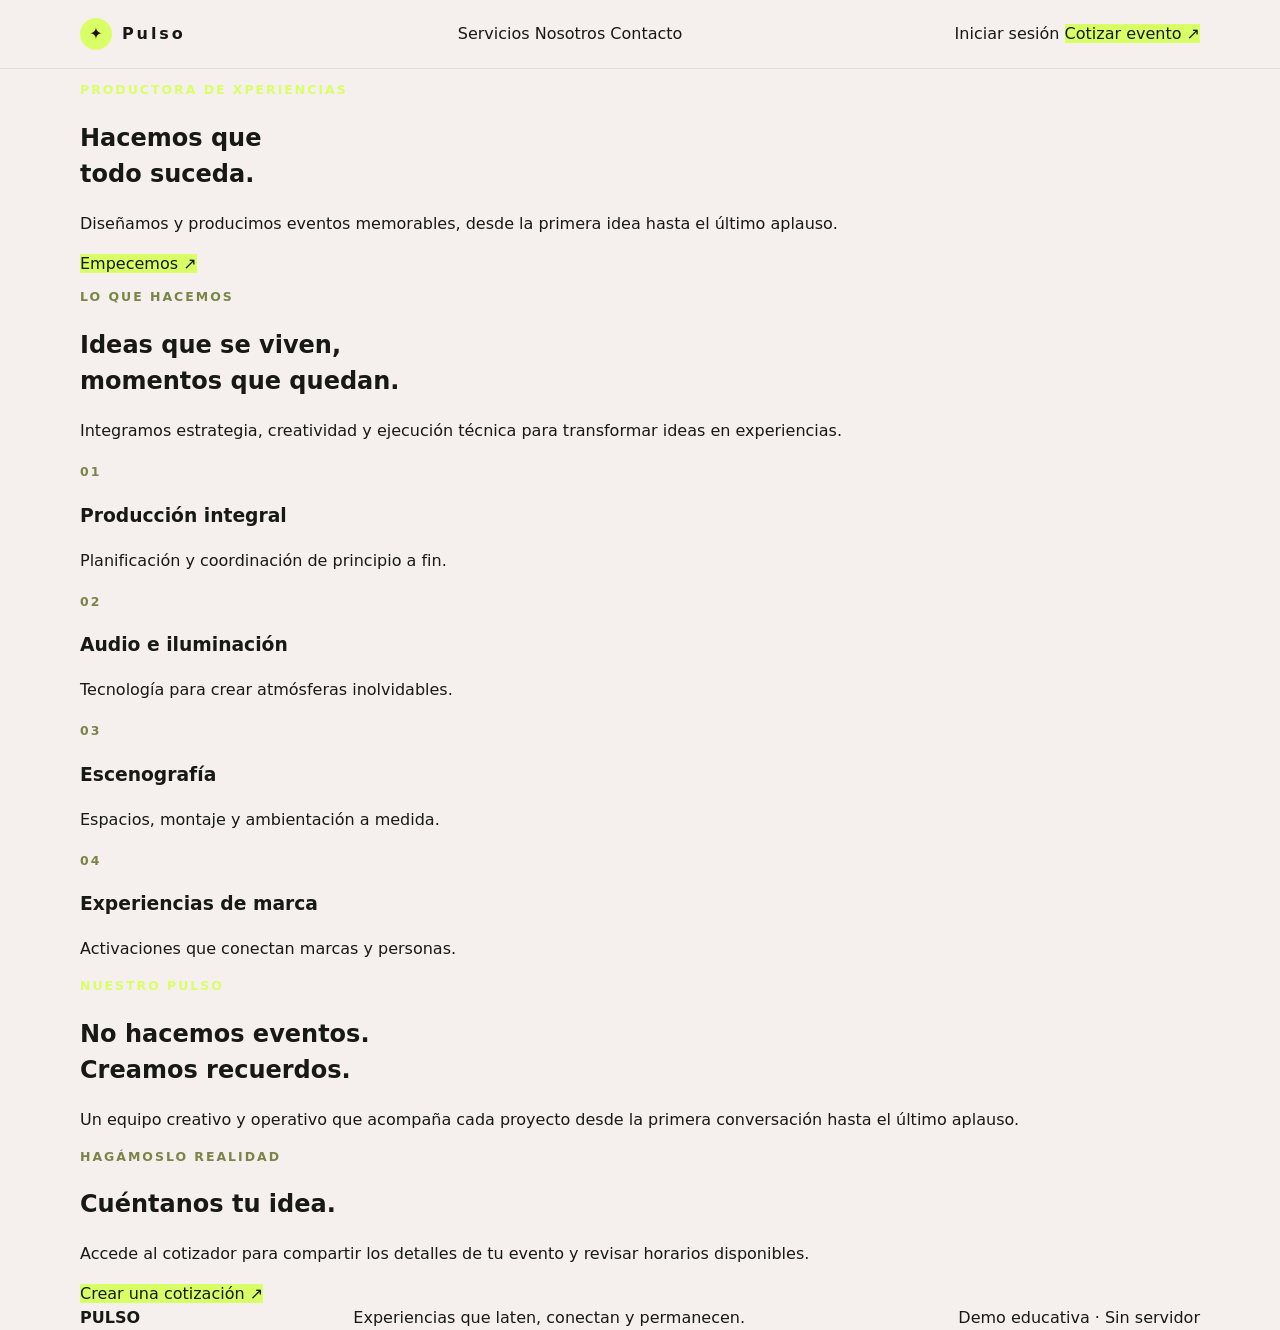
==== index.html @ 20b8a4b9 "feat:Integracion de la vista principal de la pagina/index.html" ====
<!doctype html>
<html lang="es">
  <head>
    <meta charset="UTF-8" />
    <meta name="viewport" content="width=device-width, initial-scale=1.0" />
    <title>Pulso Productora de Experiencias</title>
    <link rel="stylesheet" href="css/styles.css" />
  </head>
  <body>
    <header class="header">
      <div class="wrap bar">
        <a class="brand" href="index.html"><span class="dot">✦</span>Pulso</a>
        <nav class="nav">
          <a href="#servicios">Servicios</a>
          <a href="#nosotros">Nosotros</a>
          <a href="#contacto">Contacto</a>
        </nav>
        <div class="actions">
          <a class="btn-light" href="login.html">Iniciar sesión</a>
          <a class="btn" href="login.html?next=quote">Cotizar evento ↗</a>
        </div>
      </div>
    </header>
    <main>
      <section class="hero">
        <div class="wrap hero-inner">
          <p class="eyebrow" style="color: var(--lime)">
            Productora de Xperiencias
          </p>
          <h1>Hacemos que<br /><span class="lime">todo suceda.</span></h1>
          <p>
            Diseñamos y producimos eventos memorables, desde la primera idea
            hasta el último aplauso.
          </p>
          <a class="btn" href="login.html?next=quote">Empecemos ↗</a>
        </div>
      </section>
      <section class="section" id="servicios">
        <div class="wrap">
          <div class="section-head">
            <div>
              <p class="eyebrow">Lo que hacemos</p>
              <h2>
                Ideas que se viven,<br />
                momentos que quedan.
              </h2>
            </div>
            <p>
              Integramos estrategia, creatividad y ejecución técnica para
              transformar ideas en experiencias.
            </p>
          </div>

          <div class="cards">
            <article class="card">
              <span class="eyebrow">01</span>
              <h3>Producción integral</h3>
              <p>Planificación y coordinación de principio a fin.</p>
            </article>
            <article class="card">
              <span class="eyebrow">02</span>
              <h3>Audio e iluminación</h3>
              <p>Tecnología para crear atmósferas inolvidables.</p>
            </article>
            <article class="card">
              <span class="eyebrow">03</span>
              <h3>Escenografía</h3>
              <p>Espacios, montaje y ambientación a medida.</p>
            </article>
            <article class="card">
              <span class="eyebrow">04</span>
              <h3>Experiencias de marca</h3>
              <p>Activaciones que conectan marcas y personas.</p>
            </article>
          </div>
        </div>
      </section>
      <section class="section dark-section" id="nosotros">
        <div class="wrap section-head">
          <div>
            <p class="eyebrow" style="color: var(--lime)">Nuestro pulso</p>
            <h2>
              No hacemos eventos.<br />
              <span class="lime">Creamos recuerdos.</span>
            </h2>
          </div>
          <p>
            Un equipo creativo y operativo que acompaña cada proyecto desde la
            primera conversación hasta el último aplauso.
          </p>
        </div>
      </section>
      <section class="section" id="contacto">
        <div class="wrap section-head">
          <div>
            <p class="eyebrow">Hagámoslo realidad</p>
            <h2>Cuéntanos tu idea.</h2>
          </div>
          <div>
            <p>
              Accede al cotizador para compartir los detalles de tu evento y
              revisar horarios disponibles.
            </p>
            <a class="btn" href="login.html?next=quote"
              >Crear una cotización ↗</a
            >
          </div>
        </div>
      </section>
    </main>
    <footer class="footer">
      <div class="wrap bar">
        <strong>PULSO</strong>
        <span>Experiencias que laten, conectan y permanecen.</span>
        <span>Demo educativa · Sin servidor</span>
      </div>
    </footer>
  </body>
</html>
---- css/styles.css ----
:root {
  --ink: #171a14;
  --paper: #f5efed;
  --lime: #d9ff67;
  --muted: #707467;
  --line: #e1e1d8;
  --card: #fff;
  --dark: #191c17;
  --radius: 18px
}

* {
    box-sizing: border-box
}

body {
  margin: 0;
  background: var(--paper);
  color: var(--ink);
  font: 16px/1.5 Inter, ui-sans-serif, system-ui, -apple-system, "Segoe UI", sans-serif
}

a {
  color: inherit;
  text-decoration: none;
}

button,
input {
  font: inherit
}

button {
  cursor: pointer;
  border: 0;
}

button:disabled {
  opacity: .45;
  cursor: not-allowed;
}

.wrap {
  width: min(1120px, calc(100% - 40px));
  margin: auto;
}

.header {
  background: var(--paper);
  border-bottom: 1px solid var(--line);
  padding: 18px 0;
}

.bar {
  display: flex;
  align-items: center;
  justify-content: space-between;
  gap: 20px;
}

.brand {
  font-weight: 900;
  letter-spacing: .18em;
  display: flex;
  align-items: center;
  gap: 10px;
}

.dot {
  display: inline-grid;
  place-items: center;
  background: var(--lime);
  border-radius: 50%;
  width: 32px;
  height: 32px;
  color: var(--ink);
  letter-spacing: 0;
}

.btn-dark {
  padding: 12px 18px;
  border-radius: 999px;
  font-weight: 700;
  display: inline-flex;
  align-items: center;
  justify-content: center;
  gap: 10px;
}

.btn {
  background: var(--lime);
}

.eyebrow {
  text-transform: uppercase;
  letter-spacing: .16em;
  font-size: .78em;
  font-weight: 800;
  color: #788546;
}

.page-title {
  margin: 0 0 8px;
  font-size: clamp(2rem, 4vw, 3rem);
}

.sub {
  color: var(--muted);
  margin-top: 0;
}

.narrow {
  width: min(520px, calc(100% - 32px));
  margin: 50px auto
}

.panel {
  background: white;
  border: 1px solid var(--line);
  border-radius: var(--radius);
  padding: 28px;
  box-shadow: 0 12px 38px #1b201008;
}

.field {
  display: grid;
  gap: 7px;
  margin: 15px 0;
  font-weight: 650;
  font-size: .92rem;
}

.field input {
  width: 100%;
  border: 1px solid #d8d9d0;
  border-radius: 10px;
  background: white;
  padding: 12px;
  color: var(--ink);
  outline-color: #91ad37;
}

.full {
  width: 100%;
}

.hint {
  background: #f2f5e8;
  color: #505744;
}

.notice {
  padding: 14px 16px;
  background: #e9f3d3;
  border-radius: 12px;
  margin: 18px 0;
}

.hidden {
  display: none !important;
}
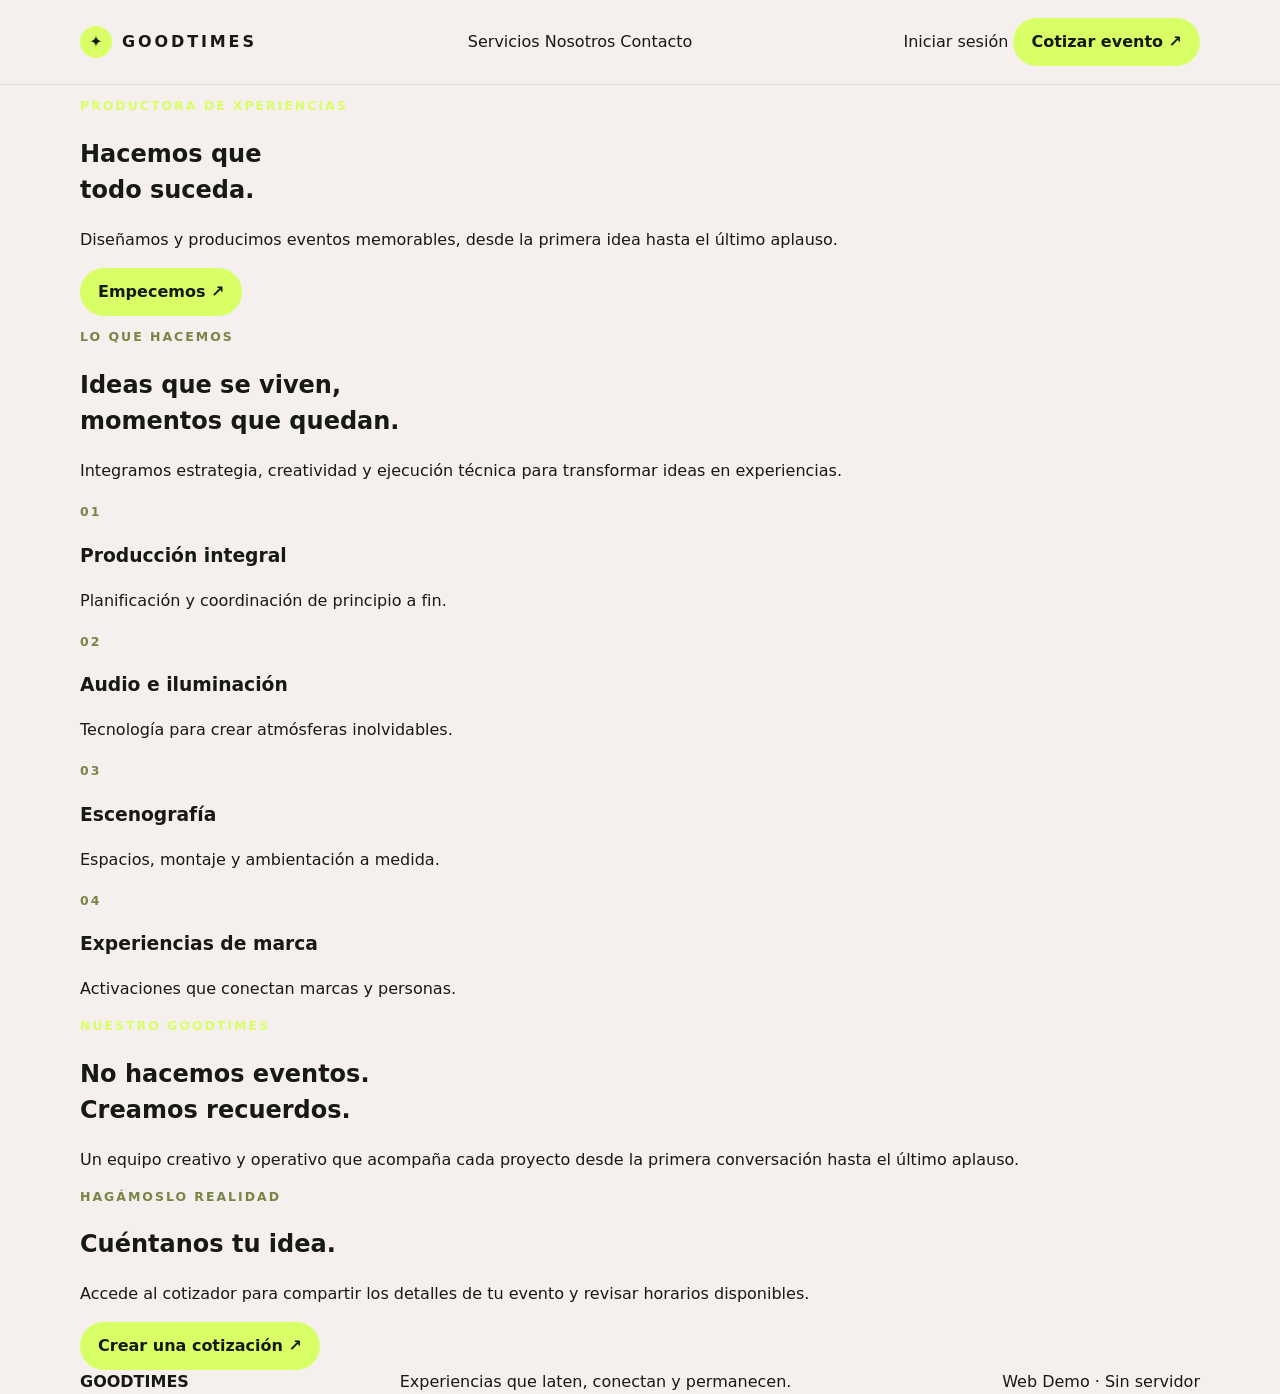
==== commit d5c1c6fc: "Merge pull request #17 from ItsN0ka/feature/pdiaz fix: arreglando diseño visual del index.html" ====
--- a/index.html
+++ b/index.html
@@ -3,13 +3,13 @@
   <head>
     <meta charset="UTF-8" />
     <meta name="viewport" content="width=device-width, initial-scale=1.0" />
-    <title>Pulso Productora de Experiencias</title>
+    <title>Goodtimes Productora de Experiencias</title>
     <link rel="stylesheet" href="css/styles.css" />
   </head>
   <body>
     <header class="header">
       <div class="wrap bar">
-        <a class="brand" href="index.html"><span class="dot">✦</span>Pulso</a>
+        <a class="brand" href="index.html"><span class="dot">✦</span>GOODTIMES</a>
         <nav class="nav">
           <a href="#servicios">Servicios</a>
           <a href="#nosotros">Nosotros</a>
@@ -78,7 +78,7 @@
       <section class="section dark-section" id="nosotros">
         <div class="wrap section-head">
           <div>
-            <p class="eyebrow" style="color: var(--lime)">Nuestro pulso</p>
+            <p class="eyebrow" style="color: var(--lime)">Nuestro Goodtimes</p>
             <h2>
               No hacemos eventos.<br />
               <span class="lime">Creamos recuerdos.</span>
@@ -110,9 +110,9 @@
     </main>
     <footer class="footer">
       <div class="wrap bar">
-        <strong>PULSO</strong>
+        <strong>GOODTIMES</strong>
         <span>Experiencias que laten, conectan y permanecen.</span>
-        <span>Demo educativa · Sin servidor</span>
+        <span>Web Demo · Sin servidor</span>
       </div>
     </footer>
   </body>
--- a/css/styles.css
+++ b/css/styles.css
@@ -26,7 +26,9 @@
 }
 
 button,
-input {
+input,
+select,
+textarea {
   font: inherit
 }
 
@@ -77,6 +79,7 @@
   letter-spacing: 0;
 }
 
+.btn,
 .btn-dark {
   padding: 12px 18px;
   border-radius: 999px;
@@ -91,6 +94,11 @@
   background: var(--lime);
 }
 
+.btn-dark {
+  background: var(--ink);
+  color: white;
+}
+
 .eyebrow {
   text-transform: uppercase;
   letter-spacing: .16em;
@@ -99,6 +107,10 @@
   color: #788546;
 }
 
+.page {
+  padding: 42px 0 70px;
+}
+
 .page-title {
   margin: 0 0 8px;
   font-size: clamp(2rem, 4vw, 3rem);
@@ -130,7 +142,9 @@
   font-size: .92rem;
 }
 
-.field input {
+.field input,
+.field select,
+.field textarea {
   width: 100%;
   border: 1px solid #d8d9d0;
   border-radius: 10px;
@@ -140,6 +154,10 @@
   outline-color: #91ad37;
 }
 
+.field textarea{
+  resize: vertical;
+}
+
 .full {
   width: 100%;
 }
@@ -147,6 +165,68 @@
 .hint {
   background: #f2f5e8;
   color: #505744;
+}
+
+.status {
+  display: inline-block;
+  padding: 5px 10px;
+  border-radius: 999px;
+  background: #f1edcf;
+  font-size: .8rem;
+  font-weight: 750;
+  white-space: nowrap;
+}
+
+.status.Confirmado {
+    background: #e7f2d1
+}
+
+.status.Finalizado {
+    background: #e9e9e5
+}
+
+.status.Pendiente {
+    background: #fff0d6
+}
+
+.form-grid {
+    display: grid;
+    grid-template-columns: 1fr 1fr;
+    gap: 0 16px
+}
+
+.span-2 {
+    grid-column: 1/-1
+}
+
+.slots {
+  display: flex;
+  gap: 8px;
+  flex-wrap: wrap;
+}
+
+.slot {
+    padding: 10px 14px;
+    border: 1px solid var(--line);
+    border-radius: 9px;
+    background: white
+}
+
+.slot.active {
+    background: var(--ink);
+    color: white
+}
+
+.slot:disabled {
+    text-decoration: line-through;
+    opacity: .35
+}
+
+.table-wrap {
+    overflow: auto;
+    background: white;
+    border: 1px solid var(--line);
+    border-radius: 14px
 }
 
 .notice {
@@ -158,4 +238,27 @@
 
 .hidden {
   display: none !important;
+}
+
+.top-links {
+    display: flex;
+    gap: 10px;
+    align-items: center
+}
+
+.top-links button {
+    background: transparent;
+    color: var(--muted)
+}
+
+.two-col {
+    display: grid;
+    grid-template-columns: .8fr 1.2fr;
+    gap: 35px;
+    align-items: start
+}
+
+.checklist {
+    padding-left: 20px;
+    color: var(--muted)
 }
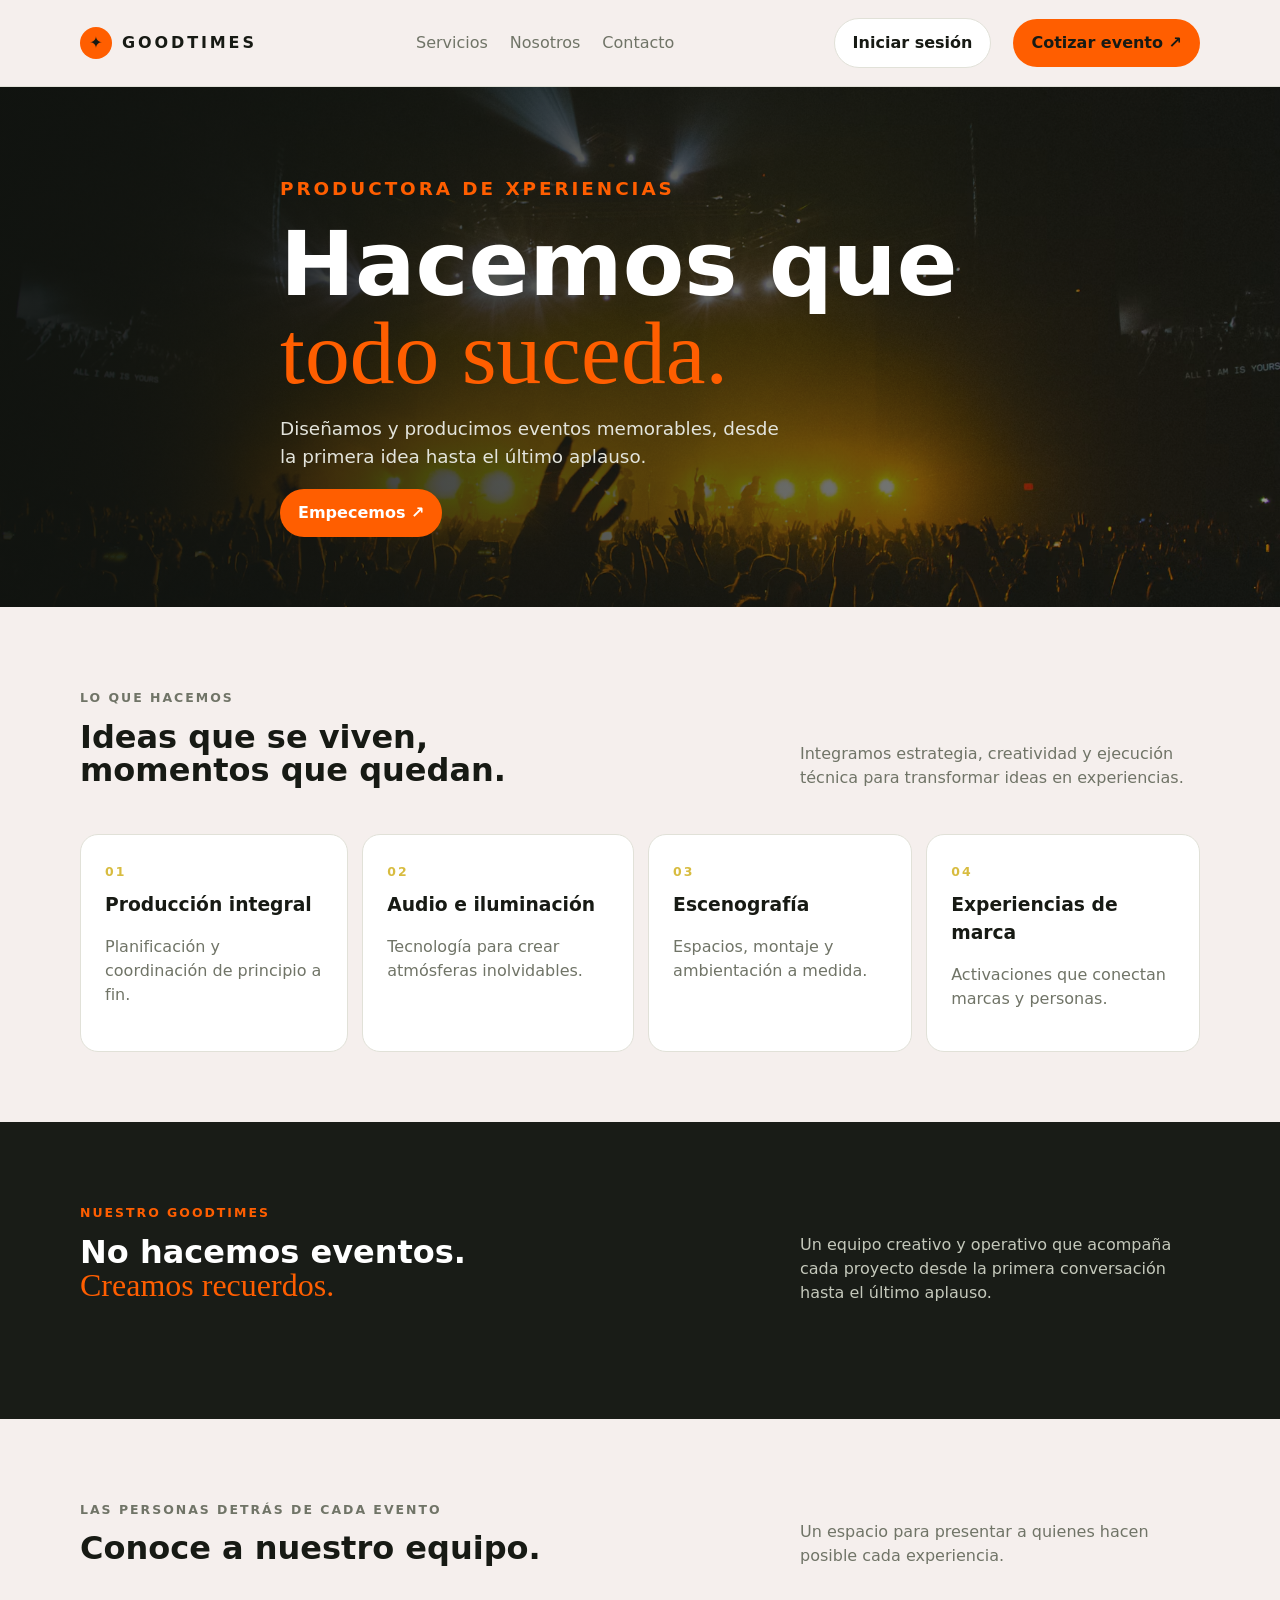
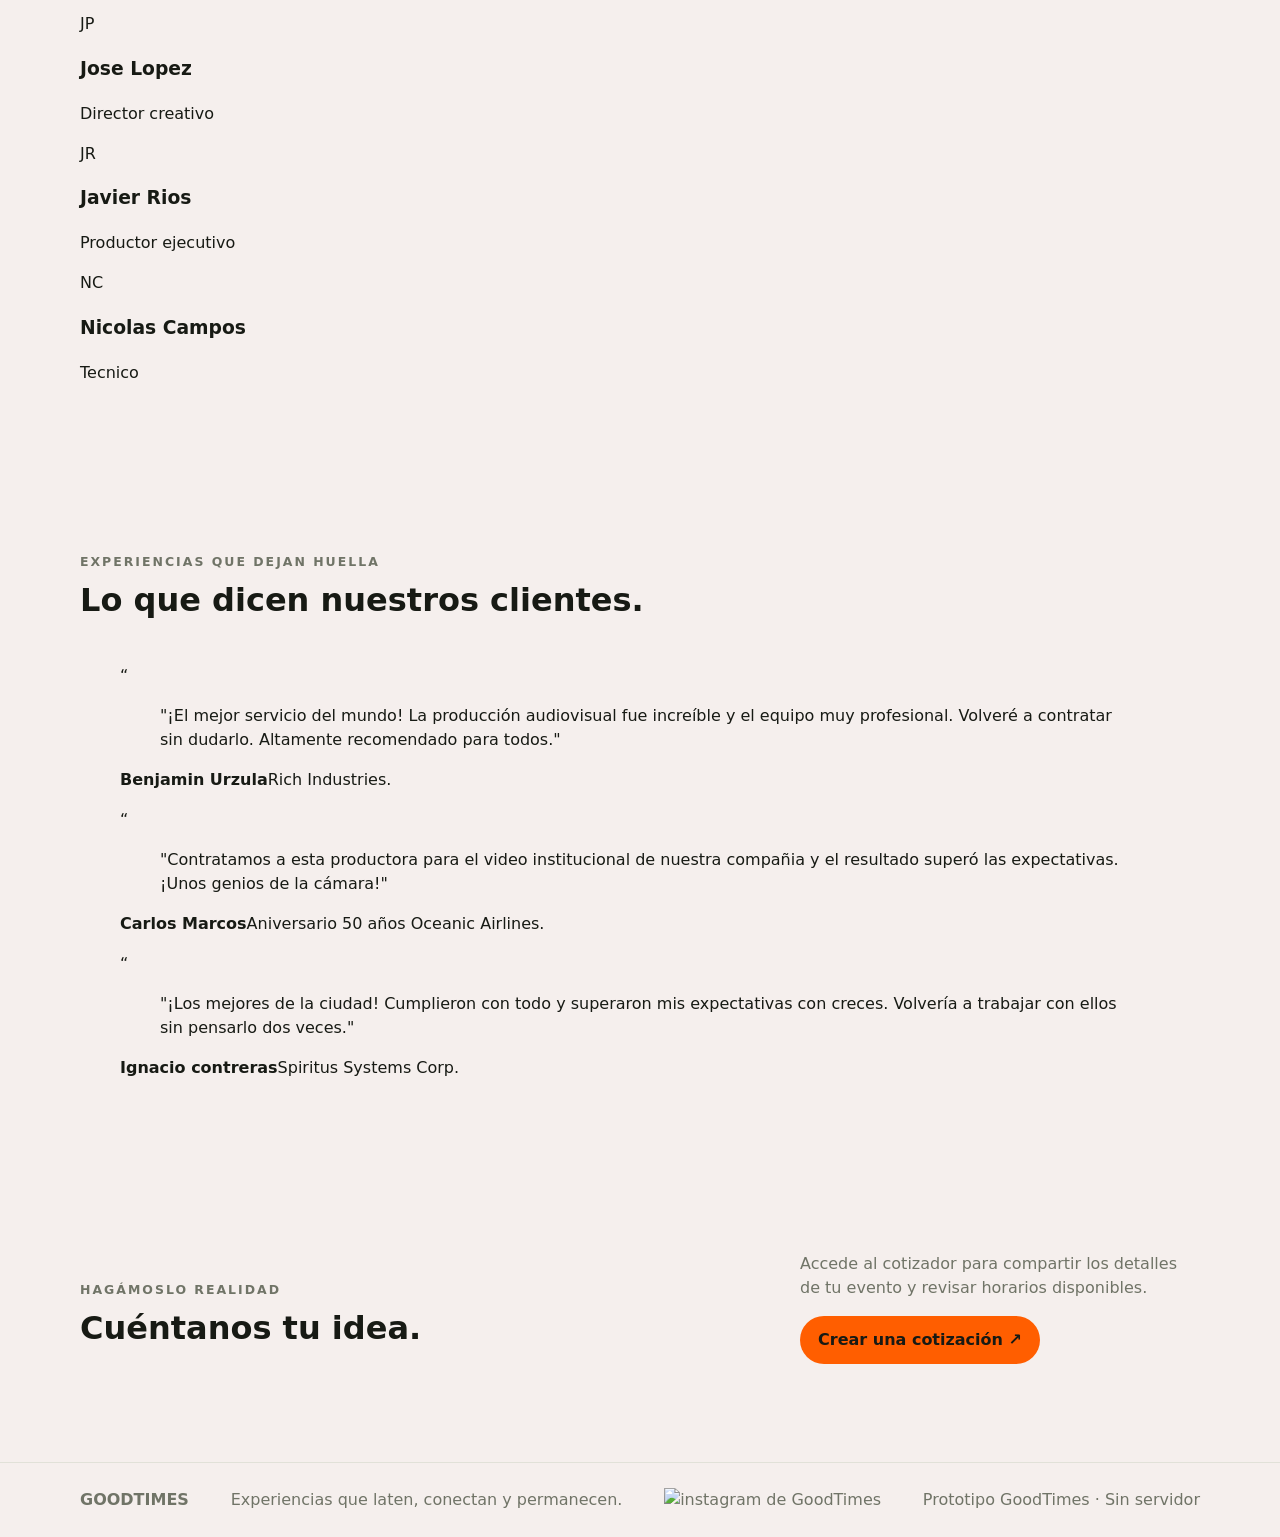
==== commit 96f97074: "Merge pull request #24 from ItsN0ka/feature/pdiaz fix: arreglando los modulos admin, index y login" ====
--- a/index.html
+++ b/index.html
@@ -1,119 +1,188 @@
 <!doctype html>
 <html lang="es">
-  <head>
-    <meta charset="UTF-8" />
-    <meta name="viewport" content="width=device-width, initial-scale=1.0" />
-    <title>Goodtimes Productora de Experiencias</title>
-    <link rel="stylesheet" href="css/styles.css" />
-  </head>
-  <body>
-    <header class="header">
-      <div class="wrap bar">
-        <a class="brand" href="index.html"><span class="dot">✦</span>GOODTIMES</a>
-        <nav class="nav">
-          <a href="#servicios">Servicios</a>
-          <a href="#nosotros">Nosotros</a>
-          <a href="#contacto">Contacto</a>
-        </nav>
-        <div class="actions">
-          <a class="btn-light" href="login.html">Iniciar sesión</a>
-          <a class="btn" href="login.html?next=quote">Cotizar evento ↗</a>
-        </div>
+
+<head>
+  <meta charset="UTF-8" />
+  <meta name="viewport" content="width=device-width, initial-scale=1.0" />
+  <title>Goodtimes Productora de Experiencias</title>
+  <link rel="stylesheet" href="css/styles.css" />
+</head>
+
+<body>
+  <header class="header">
+    <div class="wrap bar">
+      <a class="brand" href="index.html"><span class="dot">✦</span>GOODTIMES</a>
+      <nav class="nav">
+        <a href="#servicios">Servicios</a>
+        <a href="#nosotros">Nosotros</a>
+        <a href="#contacto">Contacto</a>
+      </nav>
+      <div class="actions">
+        <a class="btn-light" href="login.html">Iniciar sesión</a>
+        <a class="btn" href="login.html?next=quote">Cotizar evento ↗</a>
       </div>
-    </header>
-    <main>
-      <section class="hero">
-        <div class="wrap hero-inner">
-          <p class="eyebrow" style="color: var(--lime)">
-            Productora de Xperiencias
-          </p>
-          <h1>Hacemos que<br /><span class="lime">todo suceda.</span></h1>
-          <p>
-            Diseñamos y producimos eventos memorables, desde la primera idea
-            hasta el último aplauso.
-          </p>
-          <a class="btn" href="login.html?next=quote">Empecemos ↗</a>
-        </div>
-      </section>
-      <section class="section" id="servicios">
-        <div class="wrap">
-          <div class="section-head">
-            <div>
-              <p class="eyebrow">Lo que hacemos</p>
-              <h2>
-                Ideas que se viven,<br />
-                momentos que quedan.
-              </h2>
-            </div>
-            <p>
-              Integramos estrategia, creatividad y ejecución técnica para
-              transformar ideas en experiencias.
-            </p>
-          </div>
+    </div>
+  </header>
+  <main>
 
-          <div class="cards">
-            <article class="card">
-              <span class="eyebrow">01</span>
-              <h3>Producción integral</h3>
-              <p>Planificación y coordinación de principio a fin.</p>
-            </article>
-            <article class="card">
-              <span class="eyebrow">02</span>
-              <h3>Audio e iluminación</h3>
-              <p>Tecnología para crear atmósferas inolvidables.</p>
-            </article>
-            <article class="card">
-              <span class="eyebrow">03</span>
-              <h3>Escenografía</h3>
-              <p>Espacios, montaje y ambientación a medida.</p>
-            </article>
-            <article class="card">
-              <span class="eyebrow">04</span>
-              <h3>Experiencias de marca</h3>
-              <p>Activaciones que conectan marcas y personas.</p>
-            </article>
-          </div>
-        </div>
-      </section>
-      <section class="section dark-section" id="nosotros">
-        <div class="wrap section-head">
+    <section class="hero">
+      <div class="wrap hero-inner">
+        <p class="eyebrow" style="color: var(--lime)">
+          Productora de Xperiencias
+        </p>
+        <h1>Hacemos que<br /><span class="lime">todo suceda.</span></h1>
+        <p>
+          Diseñamos y producimos eventos memorables, desde la primera idea
+          hasta el último aplauso.
+        </p>
+        <a class="btn" href="login.html?next=quote">Empecemos ↗</a>
+      </div>
+    </section>
+
+    <section class="section" id="servicios">
+      <div class="wrap">
+        <div class="section-head">
           <div>
-            <p class="eyebrow" style="color: var(--lime)">Nuestro Goodtimes</p>
+            <p class="eyebrow">Lo que hacemos</p>
             <h2>
-              No hacemos eventos.<br />
-              <span class="lime">Creamos recuerdos.</span>
+              Ideas que se viven,<br />
+              momentos que quedan.
             </h2>
           </div>
           <p>
-            Un equipo creativo y operativo que acompaña cada proyecto desde la
-            primera conversación hasta el último aplauso.
+            Integramos estrategia, creatividad y ejecución técnica para
+            transformar ideas en experiencias.
           </p>
         </div>
-      </section>
-      <section class="section" id="contacto">
-        <div class="wrap section-head">
+
+        <div class="cards">
+          <article class="card">
+            <span class="eyebrow">01</span>
+            <h3>Producción integral</h3>
+            <p>Planificación y coordinación de principio a fin.</p>
+          </article>
+          <article class="card">
+            <span class="eyebrow">02</span>
+            <h3>Audio e iluminación</h3>
+            <p>Tecnología para crear atmósferas inolvidables.</p>
+          </article>
+          <article class="card">
+            <span class="eyebrow">03</span>
+            <h3>Escenografía</h3>
+            <p>Espacios, montaje y ambientación a medida.</p>
+          </article>
+          <article class="card">
+            <span class="eyebrow">04</span>
+            <h3>Experiencias de marca</h3>
+            <p>Activaciones que conectan marcas y personas.</p>
+          </article>
+        </div>
+      </div>
+    </section>
+
+    <section class="section dark-section" id="nosotros">
+      <div class="wrap section-head">
+        <div>
+          <p class="eyebrow" style="color: var(--lime)">Nuestro Goodtimes</p>
+          <h2>
+            No hacemos eventos.<br />
+            <span class="lime">Creamos recuerdos.</span>
+          </h2>
+        </div>
+        <p>
+          Un equipo creativo y operativo que acompaña cada proyecto desde la
+          primera conversación hasta el último aplauso.
+        </p>
+      </div>
+    </section>
+
+    <section class="section" id="equipo">
+      <div class="wrap">
+        <div class="section-head">
           <div>
-            <p class="eyebrow">Hagámoslo realidad</p>
-            <h2>Cuéntanos tu idea.</h2>
+            <p class="eyebrow">Las personas detrás de cada evento</p>
+            <h2>Conoce a nuestro equipo.</h2>
           </div>
+          <p>Un espacio para presentar a quienes hacen posible cada experiencia.</p>
+        </div>
+        <div class="profile-grid">
+          <article class="profile-card">
+            <div class="profile-avatar" aria-hidden="true">JP</div>
+            <h3>Jose Lopez</h3>
+            <p class="profile-role">Director creativo</p>
+          </article>
+          <article class="profile-card">
+            <div class="profile-avatar" aria-hidden="true">JR</div>
+            <h3>Javier Rios</h3>
+            <p class="profile-role">Productor ejecutivo</p>
+          </article>
+          <article class="profile-card">
+            <div class="profile-avatar" aria-hidden="true">NC</div>
+            <h3>Nicolas Campos</h3>
+            <p class="profile-role">Tecnico</p>
+          </article>
+        </div>
+      </div>
+    </section>
+
+    <section class="section testimonials-section" id="opiniones">
+      <div class="wrap">
+        <div class="section-head">
           <div>
-            <p>
-              Accede al cotizador para compartir los detalles de tu evento y
-              revisar horarios disponibles.
-            </p>
-            <a class="btn" href="login.html?next=quote"
-              >Crear una cotización ↗</a
-            >
+            <p class="eyebrow">Experiencias que dejan huella</p>
+            <h2>Lo que dicen nuestros clientes.</h2>
           </div>
         </div>
-      </section>
-    </main>
-    <footer class="footer">
-      <div class="wrap bar">
-        <strong>GOODTIMES</strong>
-        <span>Experiencias que laten, conectan y permanecen.</span>
-        <span>Web Demo · Sin servidor</span>
+        <div class="testimonial-grid">
+          <figure class="testimonial-card">
+            <span class="quote-mark" aria-hidden="true">“</span>
+            <blockquote>"¡El mejor servicio del mundo! La producción audiovisual fue increíble
+              y el equipo muy profesional. Volveré a contratar sin dudarlo. Altamente recomendado para todos."
+            </blockquote>
+            <figcaption><strong>Benjamin Urzula</strong><span>Rich Industries.</span></figcaption>
+          </figure>
+          <figure class="testimonial-card">
+            <span class="quote-mark" aria-hidden="true">“</span>
+            <blockquote>"Contratamos a esta productora para el video institucional de nuestra compañia y el
+              resultado superó las expectativas.¡Unos genios de la cámara!"</blockquote>
+            <figcaption><strong>Carlos Marcos</strong><span>Aniversario 50 años Oceanic Airlines.</span></figcaption>
+          </figure>
+          <figure class="testimonial-card">
+            <span class="quote-mark" aria-hidden="true">“</span>
+            <blockquote>"¡Los mejores de la ciudad! Cumplieron con todo y superaron mis expectativas con creces. Volvería a trabajar con ellos sin pensarlo dos veces."</blockquote>
+            <figcaption><strong>Ignacio contreras</strong><span>Spiritus Systems Corp.</span></figcaption>
+          </figure>
+        </div>
       </div>
-    </footer>
-  </body>
-</html>
+    </section>
+
+    <section class="section" id="contacto">
+      <div class="wrap section-head">
+        <div>
+          <p class="eyebrow">Hagámoslo realidad</p>
+          <h2>Cuéntanos tu idea.</h2>
+        </div>
+        <div>
+          <p>
+            Accede al cotizador para compartir los detalles de tu evento y
+            revisar horarios disponibles.
+          </p>
+          <a class="btn" href="login.html?next=quote">Crear una cotización ↗</a>
+        </div>
+      </div>
+    </section>
+
+
+  </main>
+  <footer class="footer">
+    <div class="wrap bar footer-content">
+      <strong>GOODTIMES</strong>
+      <span>Experiencias que laten, conectan y permanecen.</span>
+      <a class="social-link" href="https://www.instagram.com/goodtimes_arica/" target="_blank"
+        rel="noopener noreferrer"><img src="img/instagram.png" alt="instagram de GoodTimes"></a>
+      <span>Prototipo GoodTimes · Sin servidor</span>
+    </div>
+  </footer>
+</body>
+
+</html>
--- a/css/styles.css
+++ b/css/styles.css
@@ -1,7 +1,7 @@
 :root {
   --ink: #171a14;
   --paper: #f5efed;
-  --lime: #d9ff67;
+  --lime: #ff5e00;
   --muted: #707467;
   --line: #e1e1d8;
   --card: #fff;
@@ -79,8 +79,21 @@
   letter-spacing: 0;
 }
 
+.nav,
+.actions {
+  display: flex;
+  align-items: center;
+  gap: 22px;
+}
+
+.nav a,
+.muted {
+  color: var(--muted);
+}
+
 .btn,
-.btn-dark {
+.btn-dark,
+.btn-light {
   padding: 12px 18px;
   border-radius: 999px;
   font-weight: 700;
@@ -99,12 +112,117 @@
   color: white;
 }
 
+.btn-light {
+  background: white;
+  border: 1px solid var(--line);
+}
+
+.hero {
+  min-height: 470px;
+  background: linear-gradient(90deg, #10130fee, #10130a70), url(../img/fondo.jpg) center/cover;
+  color: white;
+  display: flex;
+  align-items: center;
+}
+
+.hero-inner {
+  padding: 70px 0;
+  max-width: 720px;
+}
+
+.eyebrow-logout {
+  text-decoration-line: line-through;
+  text-transform: uppercase;
+  letter-spacing: .16em;
+  font-size: .78em;
+  font-weight: 800;
+  color: #d8bc40;
+}
+
 .eyebrow {
   text-transform: uppercase;
   letter-spacing: .16em;
   font-size: .78em;
   font-weight: 800;
-  color: #788546;
+  color: #d8bc40;
+}
+
+.hero h1 {
+  font-size: clamp(3rem, 7vw, 5.7rem);
+  line-height: .98;
+  margin: 18px 0;
+}
+
+.lime {
+  color: var(--lime);
+  font-family: Georgia, 'Times New Roman', Times, serif;
+  font: italic;
+  font-weight: 400;
+}
+
+.hero p {
+  font-size: 1.15rem;
+  color: #e3e4dc;
+  max-width: 520px;
+}
+
+.section {
+  padding: 70px 0;
+}
+
+.section h2 {
+  font-size: clamp(2rem, 2vw, 3.3rem);
+  line-height: 1.05;
+  margin: 8px 0 18px;
+}
+
+.section-head {
+  display: flex;
+  justify-content: space-between;
+  gap: 30px;
+  align-items: end;
+  margin-bottom: 28px;
+}
+
+.section-head p {
+  max-width: 400px;
+  color: var(--muted);
+}
+
+.cards {
+  display: flex;
+  grid-template-columns: repeat(4, 1fr);
+  gap: 14px;
+}
+
+.card {
+  background: var(--card);
+  border: 1px solid var(--line);
+  border-radius: var(--radius);
+  padding: 24px;
+}
+
+.card h3 {
+  margin: 8px 0;
+}
+
+.card p {
+  color: var(--muted);
+}
+
+.dark-section {
+  background: var(--dark);
+  color: white;
+}
+
+.dark-section p {
+  color: #c4c8bb;
+}
+
+.footer {
+  padding: 25px 0;
+  color: var(--muted);
+  border-top: 1px solid var(--line);
 }
 
 .page {
@@ -163,8 +281,69 @@
 }
 
 .hint {
-  background: #f2f5e8;
-  color: #505744;
+  background: #f5f4e8;
+  color: #574f44;
+}
+
+.stats {
+  display: grid;
+  grid-template-columns: repeat(3, 1fr);
+  gap: 14px;
+  margin: 26px 0;
+}
+
+.stat {
+  padding: 22px;
+  background: white;
+  border: 1px solid var(--line);
+  border-radius: 14px;
+}
+
+.stat strong {
+  display: block;
+  font-size: 2rem;
+}
+
+.stat span {
+  font-size: .88rem;
+  color: var(--muted);
+}
+
+.toolbar {
+  display: flex;
+  align-items: center;
+  justify-content: space-between;
+  gap: 16px;
+  flex-wrap: wrap;
+  margin-bottom: 20px;
+}
+
+.event-list {
+    display: grid;
+    gap: 10px
+}
+
+.event-row {
+    display: flex;
+    justify-content: space-between;
+    gap: 16px;
+    align-items: center;
+    text-align: left;
+    background: white;
+    border: 1px solid var(--line);
+    padding: 18px;
+    border-radius: 13px;
+    width: 100%
+}
+
+.event-row:hover {
+    border-color: #9aaa67
+}
+
+.event-row p {
+    margin: 4px 0 0;
+    color: var(--muted);
+    font-size: .9rem
 }
 
 .status {
@@ -229,6 +408,31 @@
     border-radius: 14px
 }
 
+
+table {
+    border-collapse: collapse;
+    width: 100%;
+    min-width: 650px
+}
+
+th,
+td {
+    text-align: left;
+    padding: 15px;
+    border-bottom: 1px solid var(--line)
+}
+
+th {
+    font-size: .8rem;
+    text-transform: uppercase;
+    color: var(--muted);
+    letter-spacing: .06em
+}
+
+tr:last-child td {
+    border-bottom: 0
+}
+
 .notice {
   padding: 14px 16px;
   background: #e9f3d3;
@@ -261,4 +465,56 @@
 .checklist {
     padding-left: 20px;
     color: var(--muted)
+}
+
+.static-event {
+    display: grid;
+    gap: 12px;
+    padding: 18px;
+    background: white;
+    border: 1px solid var(--line);
+    border-radius: 14px
+}
+
+.static-event-head {
+    display: flex;
+    justify-content: space-between;
+    align-items: flex-start;
+    gap: 16px;
+    flex-wrap: wrap
+}
+
+.static-event-head p {
+    margin: 4px 0 0;
+    color: var(--muted);
+    font-size: .9rem
+}
+
+.static-event > p {
+    margin: 0;
+    color: var(--muted)
+}
+
+.static-event-meta {
+    display: grid;
+    grid-template-columns: repeat(2, minmax(0, 1fr));
+    gap: 8px 16px;
+    font-size: .92rem
+}
+
+.compact-list {
+    min-width: 150px;
+    margin: 0;
+    padding-left: 18px;
+    color: var(--muted);
+    font-size: .9rem
+}
+
+.slot.unavailable {
+    text-decoration: line-through;
+    opacity: .45
+}
+
+.actions {
+    flex-wrap: wrap
 }
